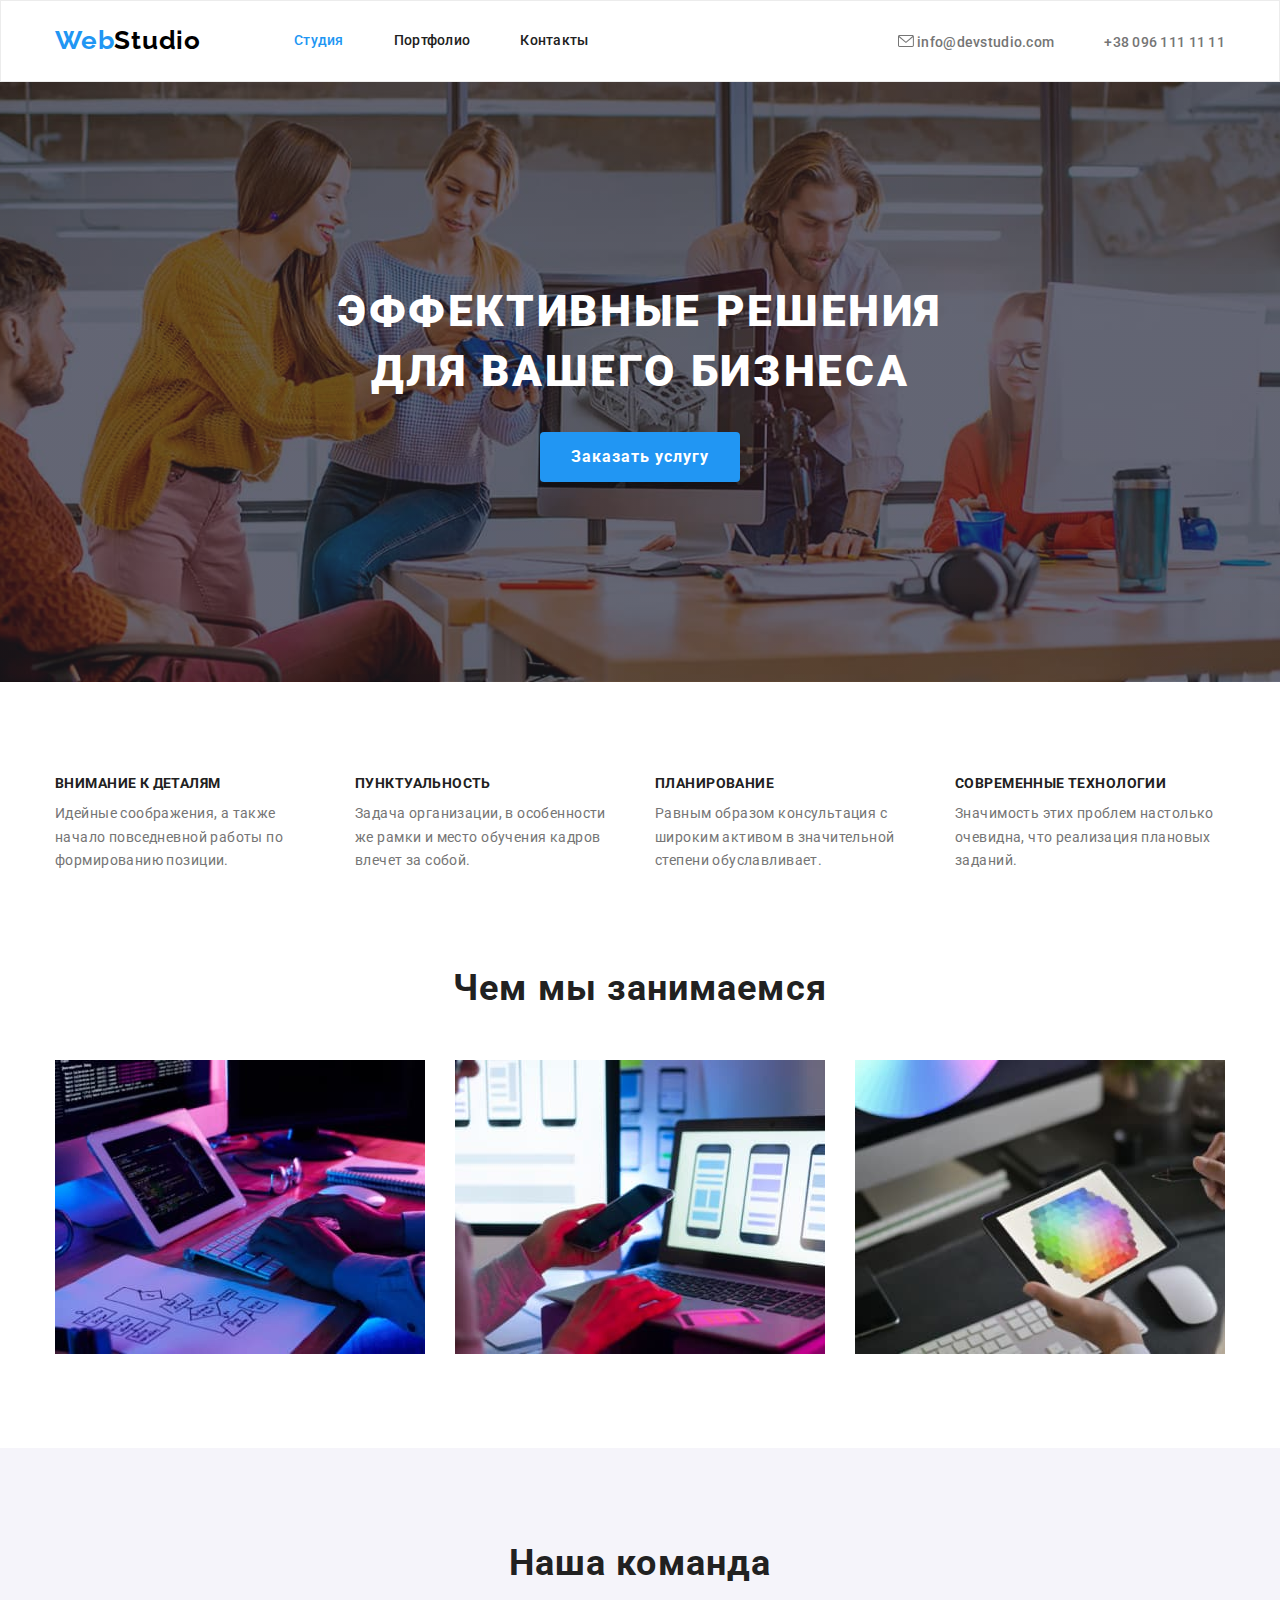
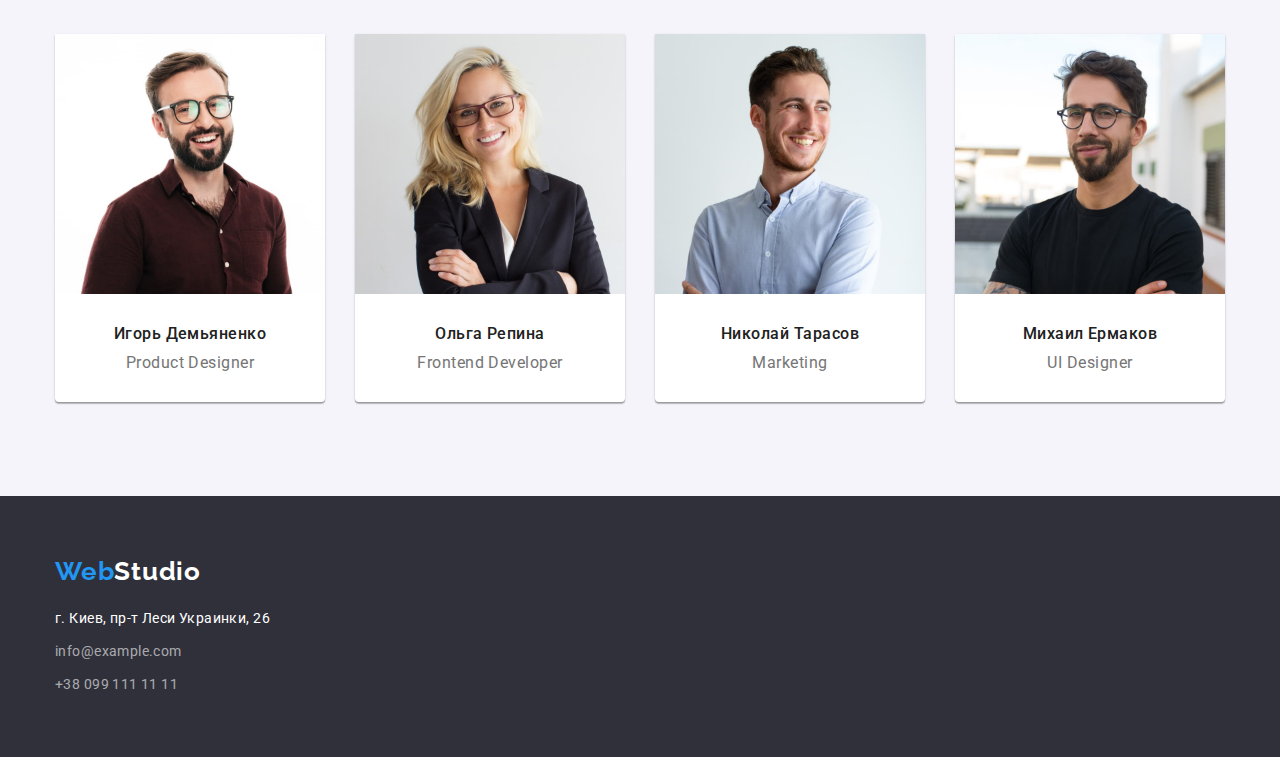
==== index.html @ 2d22ba87 "Initial commit" ====
<!DOCTYPE html>
<html lang="ru">

<head>
    <meta charset="UTF-8">
    <meta http-equiv="X-UA-Compatible" content="IE=edge">
    <meta name="viewport" content="width=device-width, initial-scale=1.0">
    <title>Web Studio</title>
    <link rel="preconnect" href="https://fonts.googleapis.com">
    <link rel="preconnect" href="https://fonts.gstatic.com" crossorigin>
    <link href="https://fonts.googleapis.com/css2?family=Raleway:wght@700&family=Roboto:wght@400;500;700;900&display=swap" rel="stylesheet">
    <link rel=“preconnect” href=“https://fonts.gstatic.com”>
    <link rel="stylesheet" href="https://cdnjs.cloudflare.com/ajax/libs/modern-normalize/1.0.0/modern-normalize.min.css" />
    <link rel="stylesheet" href="./CSS/style.css">
</head>

<body>
    <header class="head">
        <div class="container head-container">

        <!--Header-->
            <nav class="nav">
                <a href="./index.html" class="logo logo-head">Web<span class="logo-black">Studio</span></a>
                <ul class="nav-list list">
                    <li class="nav-item">
                        <a href="./index.html" class="nav-link link current">Студия</a>
                    </li>
                    <li class="nav-item">
                        <a href="./portfolio.html" class="nav-link link">Портфолио</a>
                    </li>
                    <li class="nav-item">
                        <a href="#contacts" class="nav-link link">Контакты</a>
                    </li>
                </ul>   
            </nav>
            <ul class="nav-contact head-contact list">
                <li class="nav-contact-item">
                    <a href="mailto:info@devstudio.com" class="head-mail link">
                        <svg class="nav-contact-icon" width="16px" hight="12px">
                            <use href="./img/icons.svg#icon-envelope"></use>
                        </svg>
                        info@devstudio.com
                    </a>
                </li>
                <li class="nav-contact-item">
                    <a href="tel:+380961111111" class="head-tel link">+38 096 111 11 11</a>
                </li>
            </ul>
        </div>
    </header>
    <main>

        <!--Hat-->
        <section class="hero">
            <div class="hero-container container">
                <h1 class="hero-title">Эффективные решения <br>для вашего бизнеса<br></h1>
                <button type="button" class="hero-btn">Заказать услугу</button>
            </div>
        </section>

        <!--feature-->
        <section class="feature">
            <div class="feature-container container">
                <ul class="feature-list list">
                    <li class="feature-inner-list">
                        <h3 class="feature-headline">Внимание к деталям</h3>
                        <p class="feature-position">Идейные соображения, а также начало повседневной работы по формированию позиции.</p>
                    </li>
                    <li class="feature-inner-list">
                        <h3 class="feature-headline">Пунктуальность</h3>
                        <p class="feature-position">Задача организации, в особенности же рамки и место обучения кадров влечет за собой.</p>
                    </li>
                    <li class="feature-inner-list">
                        <h3 class="feature-headline">Планирование</h3>
                        <p class="feature-position">Равным образом консультация с широким активом в значительной степени обуславливает.</p>
                    </li>
                    <li class="feature-inner-list">
                        <h3 class="feature-headline">Современные технологии</h3>
                        <p class="feature-position">Значимость этих проблем настолько очевидна, что реализация плановых заданий.</p>
                    </li>
                </ul>
            </div>
        </section>

        <!--What we do-->
        <section class="example">
            <div class="example-container container">
                <h2 class="example-headline">Чем мы занимаемся</h2>
                    <ul class="example-list list">
                        <li class="example-box">
                            <img class="example-demo" src="./img/what_we_do/wwd.jpg" alt="Чем мы занимаемся" width="370" height="294" />
                        </li>
                        <li class="example-box">
                            <img class="example-demo" src="./img/what_we_do/wwd1.jpg" alt="Чем мы занимаемся" width="370" height="294" />
                        </li>
                        <li class="example-box">
                            <img class="example-demo" src="./img/what_we_do/wwd2.jpg" alt="Чем мы занимаемся" width="370" height="294" />
                        </li>
                    </ul>
            </div>
        </section>
        
        <!--Our Team-->
        <section class="team">
            <div class="container">
                <h2 class="team-headline">Наша команда</h2>
                <ul class="team-list list">
                    <li class="team-inner-list">
                        <img class="team-ava" src="./img/our_team/igor.jpg" alt="Игорь Демьяненко" width="270" height="260"/>
                        <div class="team-container">
                            <h3 class="team-inner-name">Игорь Демьяненко</h3>
                            <p class="team-position">Product Designer</p>
                        </div>
                    </li>
                    <li class="team-inner-list">
                        <img class="team-ava" src="./img/our_team/olga.jpg" alt="Ольга Репина" width="270" height="260"/>
                        <div class="team-container">
                            <h3 class="team-inner-name">Ольга Репина</h3>
                            <p class="team-position">Frontend Developer</p>
                        </div>
                    </li>
                    <li class="team-inner-list">
                        <img class="team-ava" src="./img/our_team/nikola.jpg" alt="Николай Тарасов" width="270" height="260"/>
                        <div class="team-container">
                            <h3 class="team-inner-name">Николай Тарасов</h3>
                            <p class="team-position">Marketing</p>
                        </div>
                    </li>
                    <li class="team-inner-list">
                        <img class="team-ava" src="./img/our_team/michael.jpg" alt="Михаил Ермаков" width="270" height="260"/>
                        <div class="team-container">
                            <h3 class="team-inner-name">Михаил Ермаков</h3>
                            <p class="team-position">UI Designer</p>
                        </div>
                    </li>
                </ul>
            </div>
        </section>
    </main>
    <footer class="footer">
        <div id="contacts" class="container">
            <a href="./index.html" class="logo">Web<span class="logo-white">Studio</span></a>
            <address class="italic-no">
                <ul class="footer-list list">
                    <li>
                        <a href="https://goo.gl/maps/ccjUCnQ3BP5SnfPA9" class="map link">г. Киев, пр-т Леси Украинки, 26</a>
                    </li>
                    <li>
                        <a href="mailto:info@example.com" class="contact-style link">info@example.com</a>
                    </li>
                    <li>
                        <a href="tel:+380991111111" class="contact-style link">+38 099 111 11 11</a>
                    </li>
                </ul>
                
            </address>
        </div>
    </footer>
</body>
</html>
---- CSS/style.css ----
:root {
  /* Основные шрифты */
  --main-font: 'Roboto', sans-serif;
  --secondary-font: 'Raleway', sans-serif;

  /* цвет текста контента */
  --main-color: #212121;
  --secondary-color: #757575;
  --portfolio-btn-second-color: #ffffff;
  --portfolio-btn-background: #f5f4fa;
  --portfolio-btn-second-background: #2196f3;

  /* толшина текста контента */
  --text-regular: 400;
  --text-medium: 500;
  --text-bold: 700;
}

.feature {
  padding-top: 94px;
  padding-bottom: 94px;
}

.example {
  padding-bottom: 94px;
}

body {
  background-color: #fff;
  font-family: var(--main-font);
}

.container {
  margin-left: auto;
  margin-right: auto;
  width: 1200px;
  padding-left: 15px;
  padding-right: 15px;
}

.head-container {
  display: flex;
  height: 80px;
}

h1,
h2,
h3,
p {
  margin: 0;
}

img {
  display: block;
}

/* header */
.head {
  border: 1px solid #ececec;
}
.logo {
  font-family: var(--secondary-font);
  font-weight: 700;
  font-size: 26px;
  line-height: 1.2;
  letter-spacing: 0.03em;
  color: #2196f3;
  text-decoration: none;
  cursor: default;
}
.logo-head {
  padding-top: 24px;
  padding-bottom: 25px;
}
.logo-black {
  color: #000;
}

.nav {
  font-weight: var(--text-medium);
  font-size: 14px;
  line-height: 1.14;
  letter-spacing: 0.02em;

  color: var(--main-color);
  display: flex;
}
.nav-list {
  display: flex;
  margin: 0 0 0 93px;
  padding: 32px 0;
}

.link {
  text-decoration: none;
}

.list {
  list-style-type: none;
}
.nav-item {
  margin-right: 50px;
}

.nav-item:last-child {
  margin: 0;
}

.nav-link {
  font-weight: var(--text-medium);
  font-size: 14px;
  line-height: 1.14;
  letter-spacing: 0.02em;
  color: var(--main-color);
}

.nav-contact {
  display: flex;
}

.head-contact {
  margin: 0 0 0 auto;
  padding: 32px 0;
}
.head-mail {
  margin-right: 50px;
}

.head-mail,
.head-tel {
  font-weight: var(--text-medium);
  font-size: 14px;
  line-height: 1.14;
  letter-spacing: 0.02em;

  color: var(--secondary-color);
}

.nav-link:hover,
.nav-link:focus,
.head-mail:hover,
.head-mail:focus,
.head-tel:hover,
.head-tel:focus,
.contact-style:hover,
.contact-style:focus {
  color: #2196f3;
}

.current {
  color: #2196f3;
}

.nav-contact-icon {
  width: 16px;
  height: 12px;
  margin: 0;
  padding: 0;
  fill: #757575;
}

.hero {
  background-color: #2f303a;
  text-align: center;
  padding-top: 200px;
  padding-bottom: 200px;
  background-image: linear-gradient(rgba(47, 48, 58, 0.4), rgba(47, 48, 58, 0.4)),
  url(../img/header.jpg);
  background-repeat: no-repeat;
  background-position: center;
}

.hero-title {
  font-weight: 900;
  font-size: 44px;
  line-height: 1.36;
  text-align: center;
  letter-spacing: 0.06em;
  text-transform: uppercase;
  color: #fff;
  padding-bottom: 30px;
}

.hero-btn {
  width: 200px;
  height: 50px;
  font-family: inherit;
  font-weight: var(--text-bold);
  font-size: 16px;
  line-height: 1.88;
  letter-spacing: 0.06em;
  color: #fff;
  background: #2196f3;
  box-shadow: 0px 4px 4px rgba(0, 0, 0, 0.15);
  border-radius: 4px;
  border: 0px;
  cursor: pointer;
}

/* main-start-page */

.hero-btn:hover,
.hero-btn:focus {
  background: #188ce8;
  box-shadow: 0px 4px 4px rgba(0, 0, 0, 0.15);
  border-radius: 4px;
  border: 0px;
}

.feature-headline {
  font-weight: var(--text-bold);
  font-size: 14px;
  line-height: 1.14;
  letter-spacing: 0.03em;
  text-transform: uppercase;
  color: var(--main-color);
  padding-bottom: 10px;
}

.feature-position {
  font-weight: var(--text-regular);
  font-size: 14px;
  line-height: 1.71;
  letter-spacing: 0.03em;
  color: var(--secondary-color);
}

.feature-list {
  list-style: none;
  margin: 0;
  padding: 0;
}

.feature-list .feature-inner-list:not(:last-child) {
  margin-right: 30px;
}

.feature-inner-list {
  width: 270px;
}

.feature-list {
  display: flex;
}

.example-headline,
.team-headline {
  font-weight: var(--text-bold);
  font-size: 36px;
  line-height: 1.17;
  text-align: center;
  letter-spacing: 0.03em;
  color: var(--main-color);
}

.example-headline {
  margin-bottom: 50px;
}

.example-list {
  display: flex;
}

.example-list {
  margin: 0;
  padding: 0;
}

.example-list .example-box:not(:last-child) {
  margin-right: 30px;
}

.team-inner-name {
  font-weight: var(--text-medium);
  font-size: 16px;
  line-height: 1.19;
  text-align: center;
  letter-spacing: 0.03em;
  color: var(--main-color);
}

.team-position {
  font-weight: var(--text-regular);
  font-size: 16px;
  line-height: 1.19;
  text-align: center;
  letter-spacing: 0.03em;
  color: var(--secondary-color);
  margin-top: 10px;
}

.team {
  background: #F5F4FA;
  padding-top: 94px;
  padding-bottom: 94px;
}

.team-headline {
  margin-bottom: 50px;
}

.team-list {
  margin: 0;
  padding: 0;
}

.team-inner-list {
  width: 270px;
  height: 368px;
  background-color: #FFFFFF;
  box-shadow: 0px 1px 3px rgb(0 0 0 / 12%),
  0px 1px 1px rgb(0 0 0 / 14%),
  0px 2px 1px rgb(0 0 0 / 20%);
  border-radius: 0px 0px 4px 4px;
}

.team-list .team-inner-list:not(:last-child) {
  margin-right: 30px;
}

.team-container {
  padding-top: 30px;
  padding-bottom: 30px;
}
.team-list {
  display: flex;
}

/* portfolio */

.portfolio {
  padding-top: 94px;
  padding-bottom: 94px;
}

.portfolio-filter-list {
  display: flex;
  justify-content: center;
  margin: 0;
  padding: 0;
  margin-bottom: 50px;
}

.portfolio-filter:not(:last-child) {
  margin-right: 8px;
}

.filter-btn {
  font-family: inherit;
  font-weight: var(--text-medium);
  font-size: 16px;
  line-height: 1.6;
  text-align: center;
  letter-spacing: 0.03em;
  color: var(--main-color);
  background: var(--portfolio-btn-background);
  border-radius: 4px;
  border: 0px;
  cursor: pointer;
  padding: 6px 22px;
}

.filter-btn:hover,
.filter-btn:focus {
  color: var(--portfolio-btn-second-color);
  background: var(--portfolio-btn-second-background);
  box-shadow: 0px 3px 1px rgba(0, 0, 0, 0.1), 0px 1px 2px rgba(0, 0, 0, 0.08),
    0px 2px 2px rgba(0, 0, 0, 0.12);
  border-radius: 4px;
  border: 0px;
}

.portfolio-inner-list {
  border: 1px solid #eeeeee;
  box-sizing: border-box;
  width: 370px;
  height: 404px;
  margin-right: 30px;
}

.portfolio-container {
  display: block;
  text-align: left;
  padding: 20px 24px;
}

.portfolio-headline {
  font-weight: var(--text-bold);
  font-size: 18px;
  line-height: 2;
  letter-spacing: 0.06em;
  color: var(--main-color);
  margin-bottom: 4px;
}

.portfolio-filter {
  font-weight: var(--text-regular);
  font-size: 16px;
  line-height: 1.88;
  letter-spacing: 0.03em;
  color: var(--secondary-color);
}

.portfolio-list {
  display: flex;
  flex-wrap: wrap;
  margin: 0;
  padding: 0;
}

.portfolio-inner-list:nth-child(3n) {
  margin: 0;
}

.portfolio-inner-list:nth-child(-n + 6) {
  margin-bottom: 30px;
}

/* footer */

.footer {
  background: #2f303a;
  padding-top: 60px;
  padding-bottom: 60px;
}

.logo-white {
  color: #fff;
}

.italic-no {
  font-style: normal;
}

.footer-list {
  margin: 0;
  margin-top: 20px;
  padding: 0;
}

.footer-list > li:not(:last-child){
  margin-bottom: 9px;
}
.map,
.contact-style {
  font-size: 14px;
  line-height: 1.71;
  letter-spacing: 0.03em;
  color: rgba(255, 255, 255, 0.6);
}

.map {
  color: #fff;
}
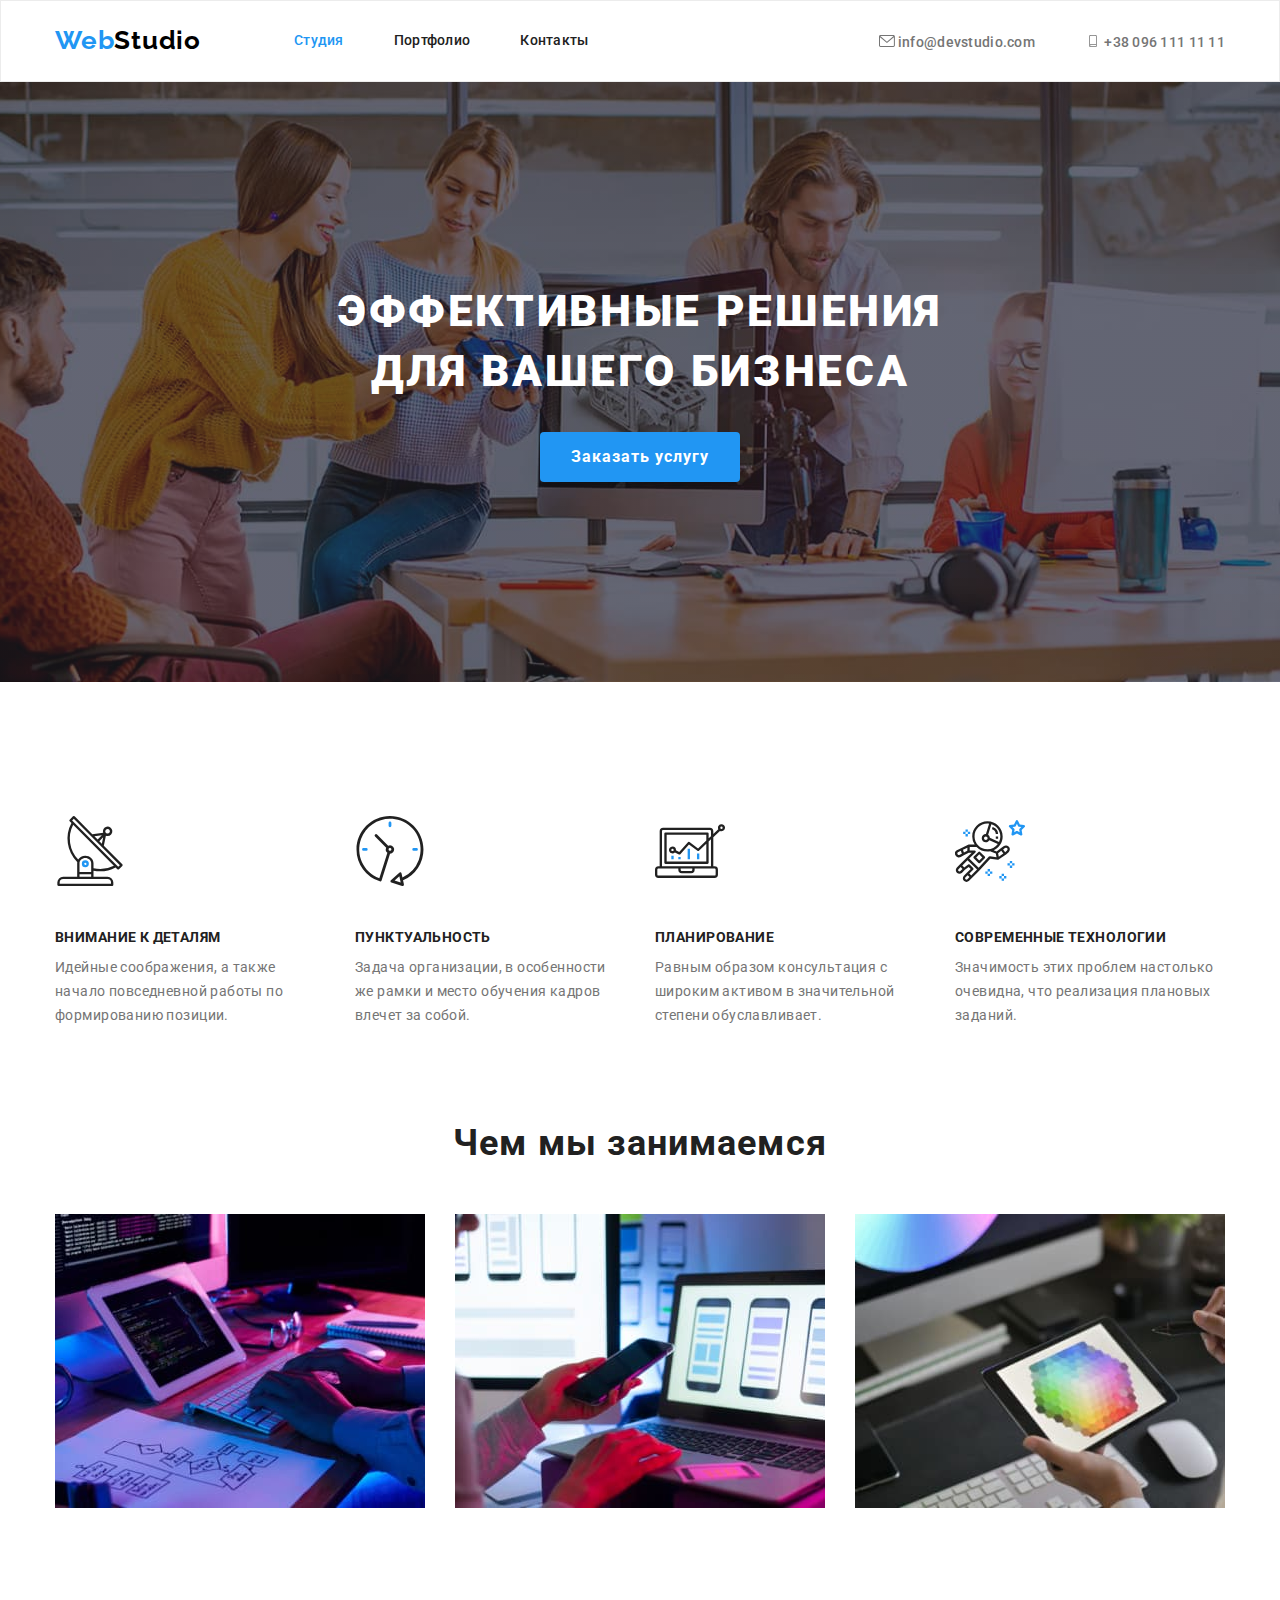
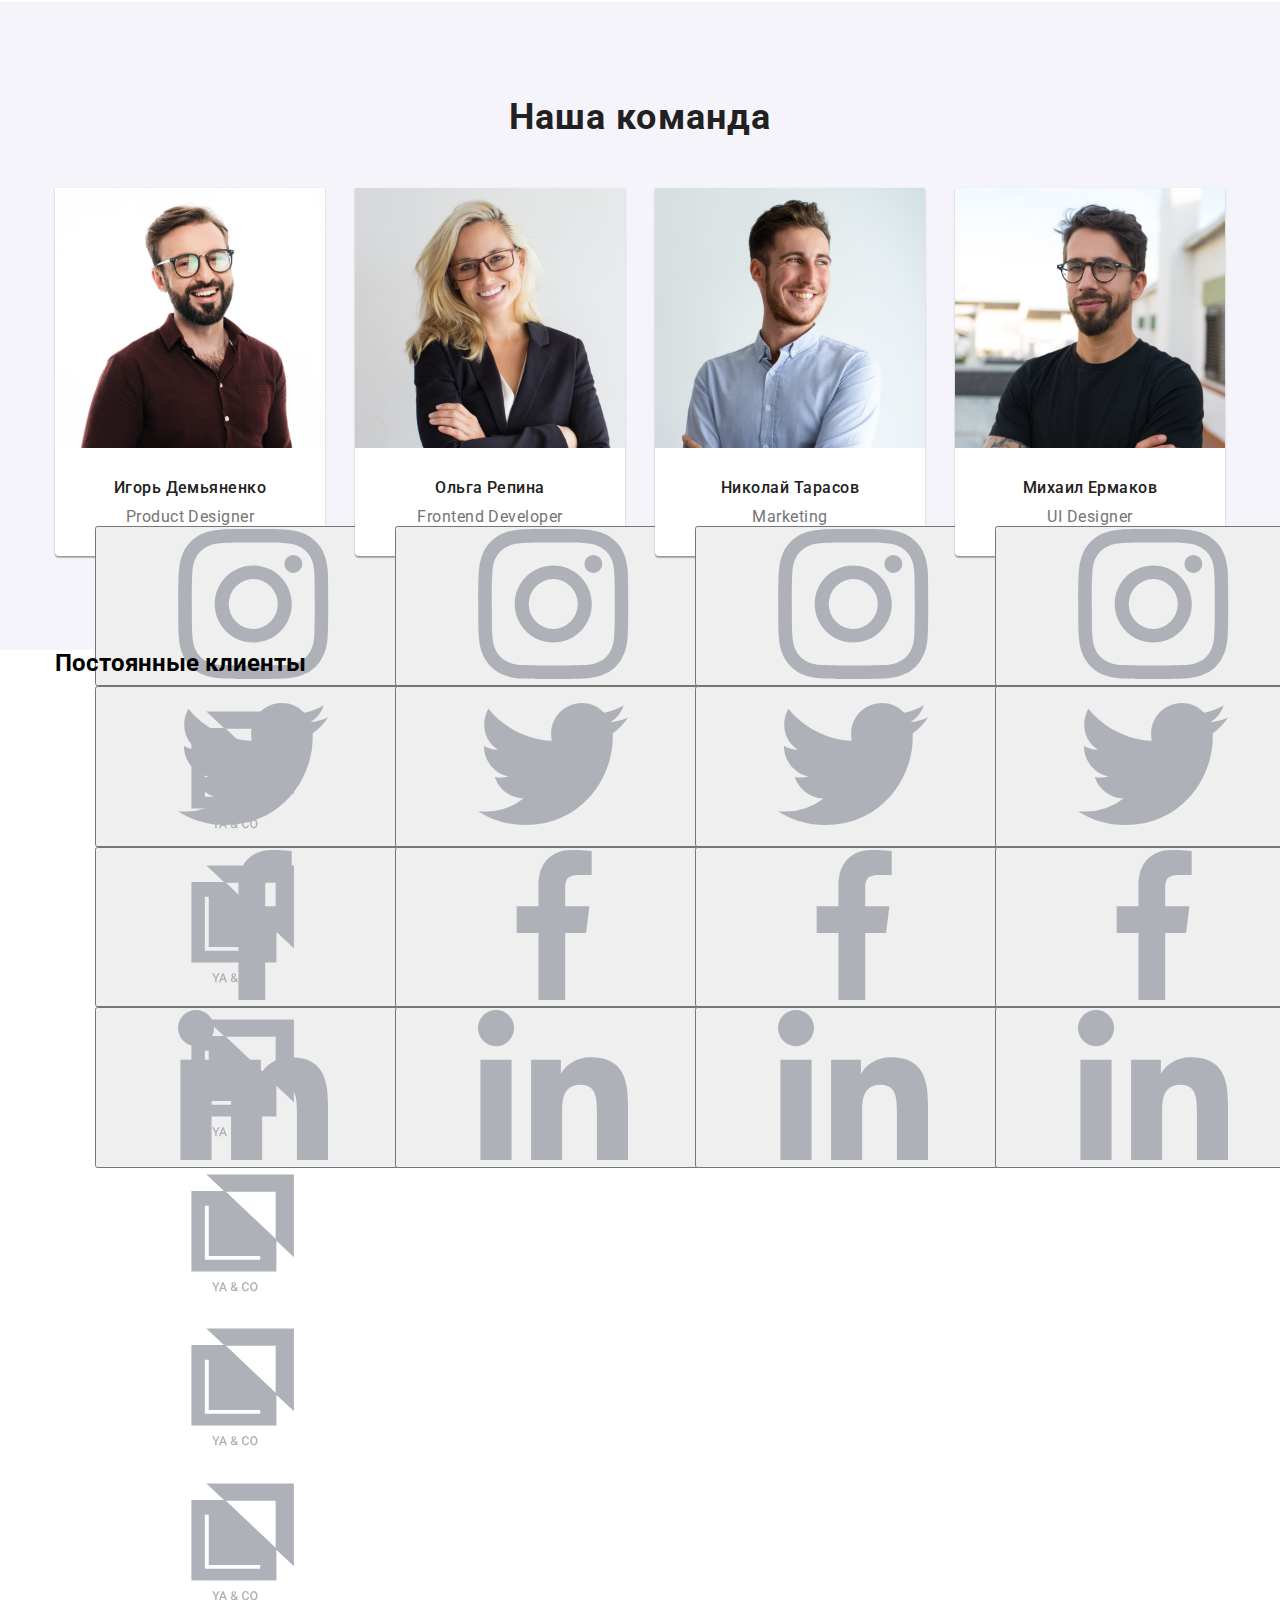
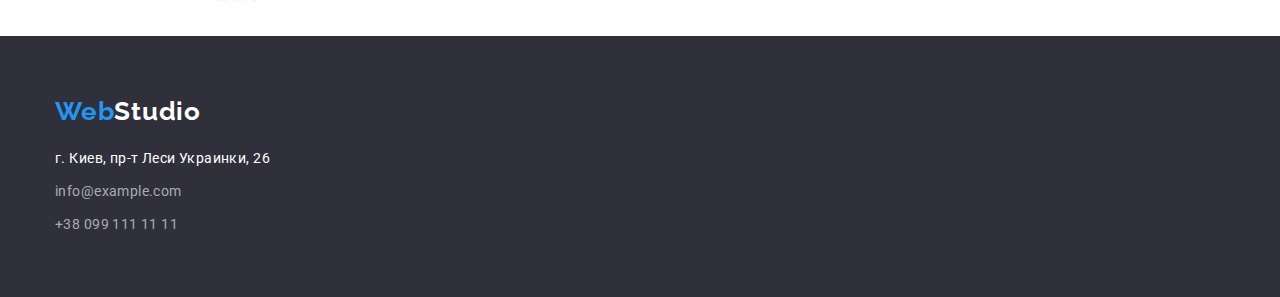
==== commit a88ec999: "Add files via upload" ====
--- a/index.html
+++ b/index.html
@@ -43,7 +43,12 @@
                     </a>
                 </li>
                 <li class="nav-contact-item">
-                    <a href="tel:+380961111111" class="head-tel link">+38 096 111 11 11</a>
+                    <a href="tel:+380961111111" class="head-tel link">
+                        <svg class="nav-contact-icon" width="10px" hight="16px">
+                            <use href="./img/icons.svg#icon-smartphone"></use>
+                        </svg>
+                        +38 096 111 11 11
+                    </a>
                 </li>
             </ul>
         </div>
@@ -63,18 +68,30 @@
             <div class="feature-container container">
                 <ul class="feature-list list">
                     <li class="feature-inner-list">
+                        <svg class="feature-icon" width="70" hight="70">
+                            <use href="./img/icons.svg#icon-antenna-1"></use>
+                        </svg>
                         <h3 class="feature-headline">Внимание к деталям</h3>
                         <p class="feature-position">Идейные соображения, а также начало повседневной работы по формированию позиции.</p>
                     </li>
                     <li class="feature-inner-list">
+                        <svg class="feature-icon" width="70" hight="70">
+                            <use href="./img/icons.svg#icon-clock-1"></use>
+                        </svg>
                         <h3 class="feature-headline">Пунктуальность</h3>
                         <p class="feature-position">Задача организации, в особенности же рамки и место обучения кадров влечет за собой.</p>
                     </li>
                     <li class="feature-inner-list">
+                        <svg class="feature-icon" width="70" hight="70">
+                            <use href="./img/icons.svg#icon-diagram-1"></use>
+                        </svg>
                         <h3 class="feature-headline">Планирование</h3>
                         <p class="feature-position">Равным образом консультация с широким активом в значительной степени обуславливает.</p>
                     </li>
                     <li class="feature-inner-list">
+                        <svg class="feature-icon" width="70" hight="70">
+                            <use href="./img/icons.svg#icon-astronaut-1"></use>
+                        </svg>
                         <h3 class="feature-headline">Современные технологии</h3>
                         <p class="feature-position">Значимость этих проблем настолько очевидна, что реализация плановых заданий.</p>
                     </li>
@@ -110,6 +127,36 @@
                         <div class="team-container">
                             <h3 class="team-inner-name">Игорь Демьяненко</h3>
                             <p class="team-position">Product Designer</p>
+                            <ul class="team-icon list">
+                                <li class="team-svg-list">
+                                    <button class="team-link">
+                                        <svg class="team-link-icon">
+                                            <use href="./img/icons.svg#icon-instagram-2"></use>
+                                        </svg>
+                                    </button>
+                                </li>
+                                <li class="team-svg-list">
+                                    <button class="team-link">
+                                        <svg class="team-link-icon">
+                                            <use href="./img/icons.svg#icon-twitter-1"></use>
+                                        </svg>
+                                    </button>
+                                </li>
+                                <li class="team-svg-list">
+                                    <button class="team-link">
+                                        <svg class="team-link-icon">
+                                            <use href="./img/icons.svg#icon-facebook-1"></use>
+                                        </svg>
+                                    </button>
+                                </li>
+                                <li class="team-svg-list">
+                                    <button class="team-link">
+                                        <svg class="team-link-icon">
+                                            <use href="./img/icons.svg#icon-linkedin-1"></use>
+                                        </svg>
+                                    </button>
+                                </li>
+                            </ul>
                         </div>
                     </li>
                     <li class="team-inner-list">
@@ -117,6 +164,36 @@
                         <div class="team-container">
                             <h3 class="team-inner-name">Ольга Репина</h3>
                             <p class="team-position">Frontend Developer</p>
+                            <ul class="team-icon list">
+                                <li class="team-svg-list">
+                                    <button class="team-link">
+                                        <svg class="team-link-icon">
+                                            <use href="./img/icons.svg#icon-instagram-2"></use>
+                                        </svg>
+                                    </button>
+                                </li>
+                                <li class="team-svg-list">
+                                    <button class="team-link">
+                                        <svg class="team-link-icon">
+                                            <use href="./img/icons.svg#icon-twitter-1"></use>
+                                        </svg>
+                                    </button>
+                                </li>
+                                <li class="team-svg-list">
+                                    <button class="team-link">
+                                        <svg class="team-link-icon">
+                                            <use href="./img/icons.svg#icon-facebook-1"></use>
+                                        </svg>
+                                    </button>
+                                </li>
+                                <li class="team-svg-list">
+                                    <button class="team-link">
+                                        <svg class="team-link-icon">
+                                            <use href="./img/icons.svg#icon-linkedin-1"></use>
+                                        </svg>
+                                    </button>
+                                </li>
+                            </ul>
                         </div>
                     </li>
                     <li class="team-inner-list">
@@ -124,6 +201,36 @@
                         <div class="team-container">
                             <h3 class="team-inner-name">Николай Тарасов</h3>
                             <p class="team-position">Marketing</p>
+                            <ul class="team-icon list">
+                                <li class="team-svg-list">
+                                    <button class="team-link">
+                                        <svg class="team-link-icon">
+                                            <use href="./img/icons.svg#icon-instagram-2"></use>
+                                        </svg>
+                                    </button>
+                                </li>
+                                <li class="team-svg-list">
+                                    <button class="team-link">
+                                        <svg class="team-link-icon">
+                                            <use href="./img/icons.svg#icon-twitter-1"></use>
+                                        </svg>
+                                    </button>
+                                </li>
+                                <li class="team-svg-list">
+                                    <button class="team-link">
+                                        <svg class="team-link-icon">
+                                            <use href="./img/icons.svg#icon-facebook-1"></use>
+                                        </svg>
+                                    </button>
+                                </li>
+                                <li class="team-svg-list">
+                                    <button class="team-link">
+                                        <svg class="team-link-icon">
+                                            <use href="./img/icons.svg#icon-linkedin-1"></use>
+                                        </svg>
+                                    </button>
+                                </li>
+                            </ul>
                         </div>
                     </li>
                     <li class="team-inner-list">
@@ -131,12 +238,95 @@
                         <div class="team-container">
                             <h3 class="team-inner-name">Михаил Ермаков</h3>
                             <p class="team-position">UI Designer</p>
+                            <ul class="team-icon list">
+                                <li class="team-svg-list">
+                                    <button class="team-link">
+                                        <svg class="team-link-icon">
+                                            <use href="./img/icons.svg#icon-instagram-2"></use>
+                                        </svg>
+                                    </button>
+                                </li>
+                                <li class="team-svg-list">
+                                    <button class="team-link">
+                                        <svg class="team-link-icon">
+                                            <use href="./img/icons.svg#icon-twitter-1"></use>
+                                        </svg>
+                                    </button>
+                                </li>
+                                <li class="team-svg-list">
+                                    <button class="team-link">
+                                        <svg class="team-link-icon">
+                                            <use href="./img/icons.svg#icon-facebook-1"></use>
+                                        </svg>
+                                    </button>
+                                </li>
+                                <li class="team-svg-list">
+                                    <button class="team-link">
+                                        <svg class="team-link-icon">
+                                            <use href="./img/icons.svg#icon-linkedin-1"></use>
+                                        </svg>
+                                    </button>
+                                </li>
+                            </ul>
                         </div>
                     </li>
                 </ul>
             </div>
         </section>
+
+        <!--Our clients-->
+        <section class="clients">
+            <div class="clients-container container">
+                <h2 class="clients-headline">Постоянные клиенты</h2>
+                <ul class="clients-icon list">
+                    <li class="clients-svg-list">
+                        <a class="clients-link">
+                            <svg class="clients-link-icon">
+                                <use href="./img/icons.svg#icon-Logo"></use>
+                            </svg>
+                        </a>
+                    </li>
+                    <li class="clients-svg-list">
+                        <a class="clients-link">
+                            <svg class="clients-link-icon">
+                                <use href="./img/icons.svg#icon-Logo"></use>
+                            </svg>
+                        </a>
+                    </li>
+                    <li class="clients-svg-list">
+                        <a class="clients-link">
+                            <svg class="clients-link-icon">
+                                <use href="./img/icons.svg#icon-Logo"></use>
+                            </svg>
+                        </a>
+                    </li>
+                    <li class="clients-svg-list">
+                        <a class="clients-link">
+                            <svg class="clients-link-icon">
+                                <use href="./img/icons.svg#icon-Logo"></use>
+                            </svg>
+                        </a>
+                    </li>
+                    <li class="clients-svg-list">
+                        <a class="clients-link">
+                            <svg class="clients-link-icon">
+                                <use href="./img/icons.svg#icon-Logo"></use>
+                            </svg>
+                        </a>
+                    </li>
+                    <li class="clients-svg-list">
+                        <a class="clients-link">
+                            <svg class="clients-link-icon">
+                                <use href="./img/icons.svg#icon-Logo"></use>
+                            </svg>
+                        </a>
+                    </li>
+                </ul>
+            </div>
+        </section>
     </main>
+
+    <!--Footer-->
     <footer class="footer">
         <div id="contacts" class="container">
             <a href="./index.html" class="logo">Web<span class="logo-white">Studio</span></a>
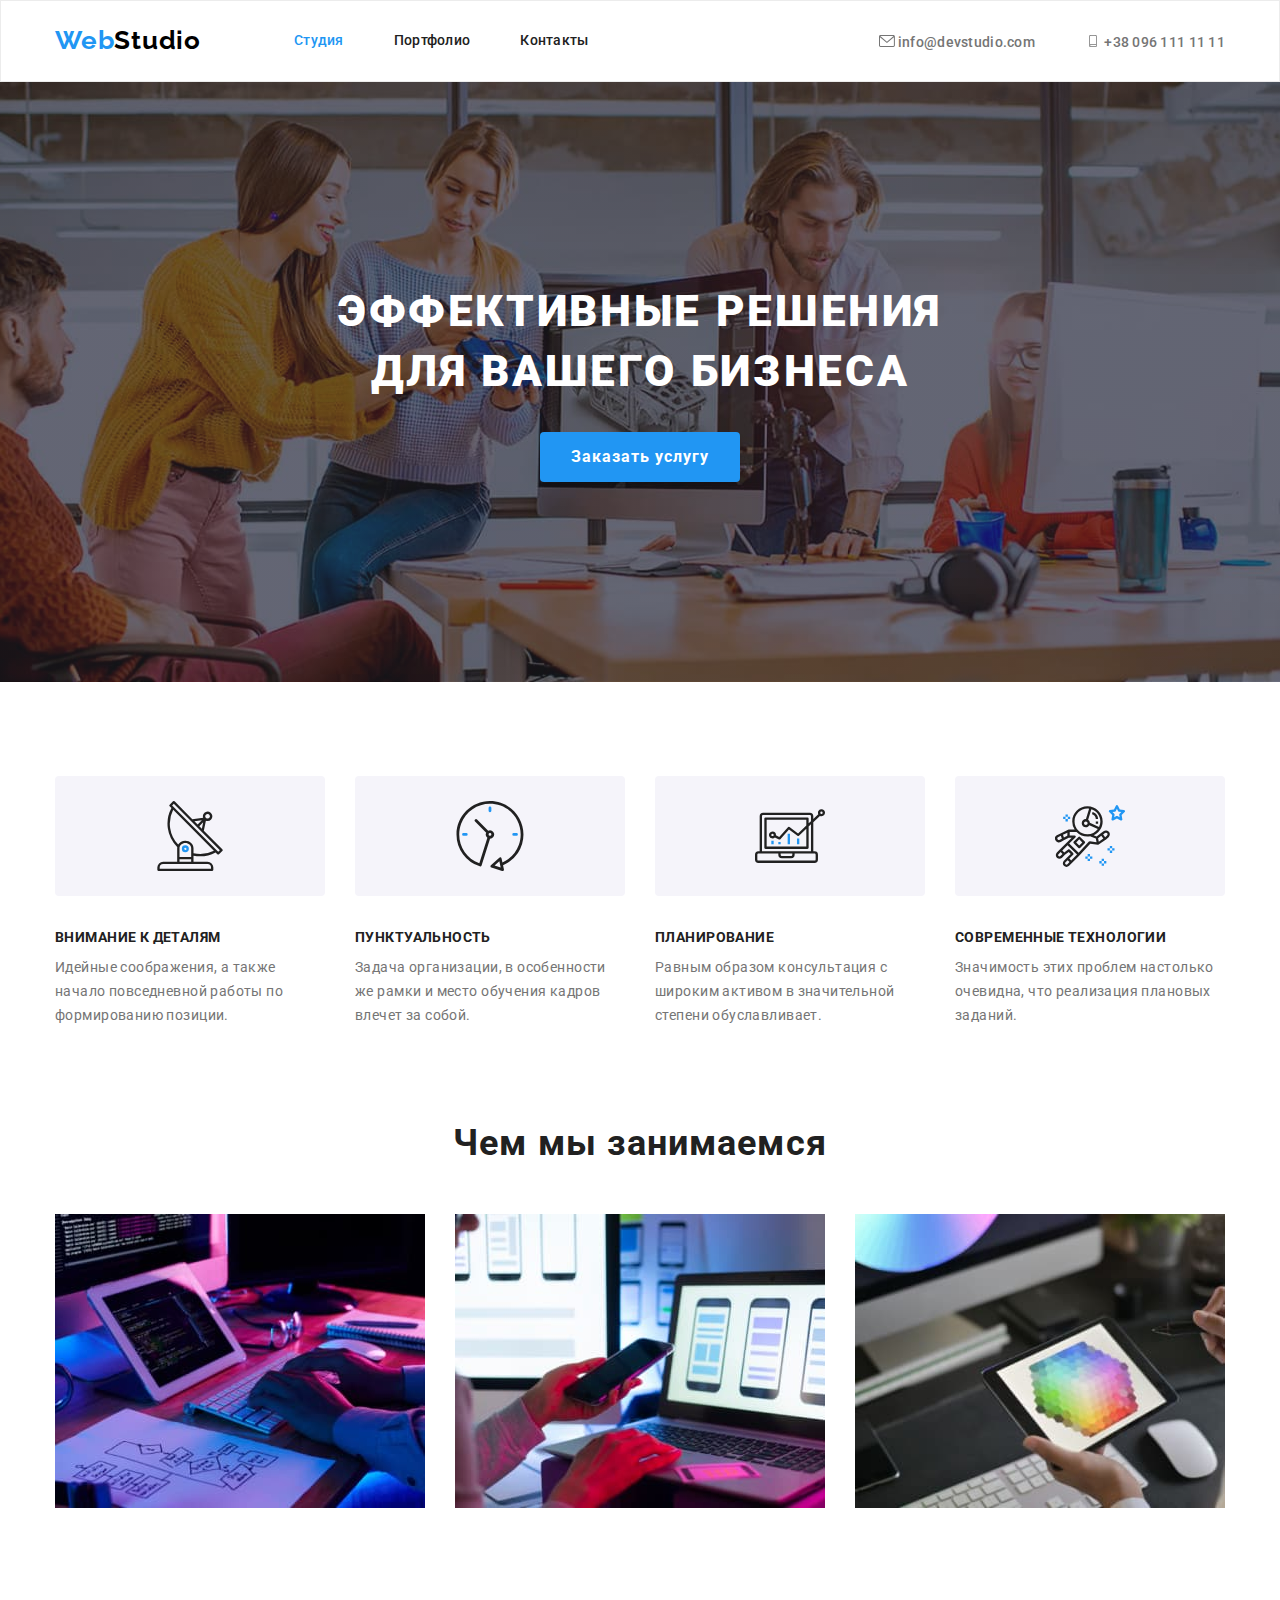
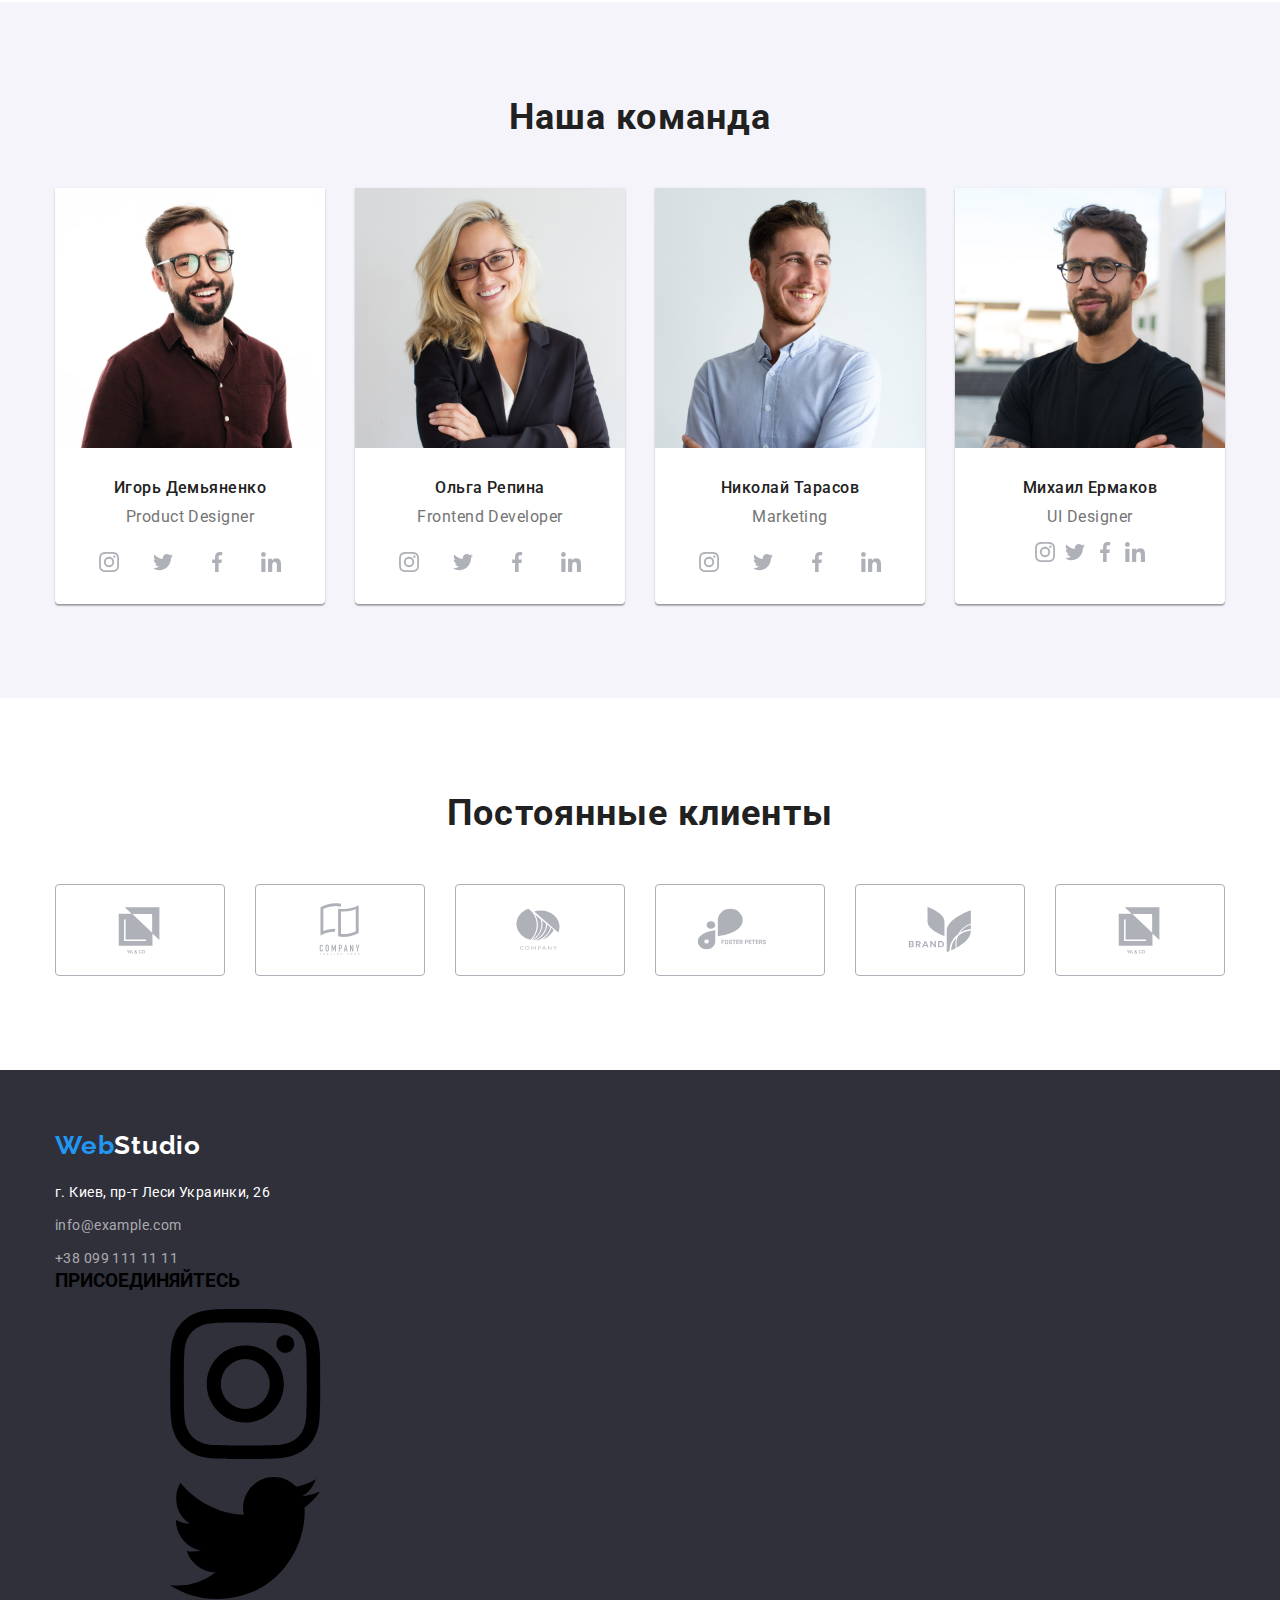
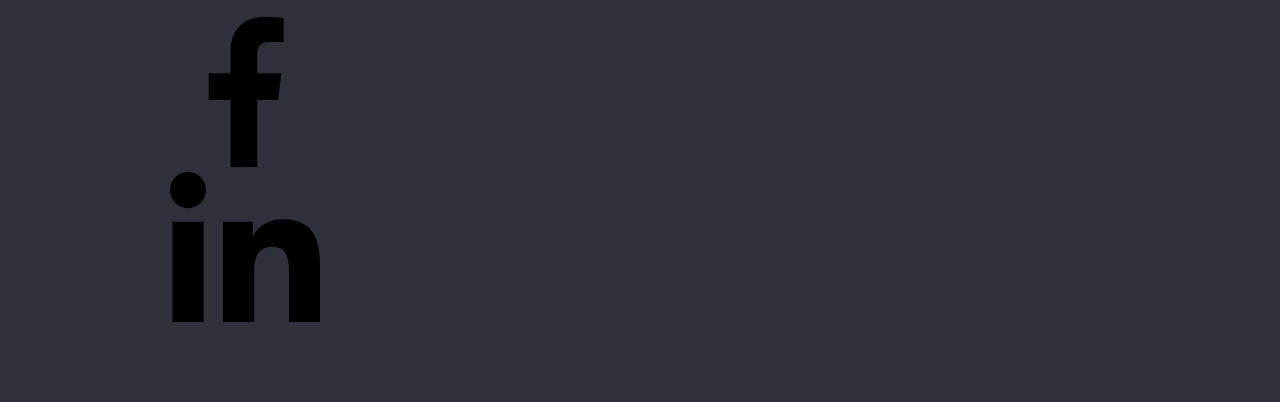
==== commit 000c69f4: "Add files via upload" ====
--- a/index.html
+++ b/index.html
@@ -240,32 +240,32 @@
                             <p class="team-position">UI Designer</p>
                             <ul class="team-icon list">
                                 <li class="team-svg-list">
-                                    <button class="team-link">
+                                    <a class="team-link">
                                         <svg class="team-link-icon">
                                             <use href="./img/icons.svg#icon-instagram-2"></use>
                                         </svg>
-                                    </button>
-                                </li>
-                                <li class="team-svg-list">
-                                    <button class="team-link">
+                                    </a>
+                                </li>
+                                <li class="team-svg-list">
+                                    <a class="team-link">
                                         <svg class="team-link-icon">
                                             <use href="./img/icons.svg#icon-twitter-1"></use>
                                         </svg>
-                                    </button>
-                                </li>
-                                <li class="team-svg-list">
-                                    <button class="team-link">
+                                    </a>
+                                </li>
+                                <li class="team-svg-list">
+                                    <a class="team-link">
                                         <svg class="team-link-icon">
                                             <use href="./img/icons.svg#icon-facebook-1"></use>
                                         </svg>
-                                    </button>
-                                </li>
-                                <li class="team-svg-list">
-                                    <button class="team-link">
+                                    </a>
+                                </li>
+                                <li class="team-svg-list">
+                                    <a class="team-link">
                                         <svg class="team-link-icon">
                                             <use href="./img/icons.svg#icon-linkedin-1"></use>
                                         </svg>
-                                    </button>
+                                    </a>
                                 </li>
                             </ul>
                         </div>
@@ -289,28 +289,28 @@
                     <li class="clients-svg-list">
                         <a class="clients-link">
                             <svg class="clients-link-icon">
-                                <use href="./img/icons.svg#icon-Logo"></use>
-                            </svg>
-                        </a>
-                    </li>
-                    <li class="clients-svg-list">
-                        <a class="clients-link">
-                            <svg class="clients-link-icon">
-                                <use href="./img/icons.svg#icon-Logo"></use>
-                            </svg>
-                        </a>
-                    </li>
-                    <li class="clients-svg-list">
-                        <a class="clients-link">
-                            <svg class="clients-link-icon">
-                                <use href="./img/icons.svg#icon-Logo"></use>
-                            </svg>
-                        </a>
-                    </li>
-                    <li class="clients-svg-list">
-                        <a class="clients-link">
-                            <svg class="clients-link-icon">
-                                <use href="./img/icons.svg#icon-Logo"></use>
+                                <use href="./img/icons.svg#icon-Logo-1"></use>
+                            </svg>
+                        </a>
+                    </li>
+                    <li class="clients-svg-list">
+                        <a class="clients-link">
+                            <svg class="clients-link-icon">
+                                <use href="./img/icons.svg#icon-Logo-2"></use>
+                            </svg>
+                        </a>
+                    </li>
+                    <li class="clients-svg-list">
+                        <a class="clients-link">
+                            <svg class="clients-link-icon">
+                                <use href="./img/icons.svg#icon-Logo-3"></use>
+                            </svg>
+                        </a>
+                    </li>
+                    <li class="clients-svg-list">
+                        <a class="clients-link">
+                            <svg class="clients-link-icon">
+                                <use href="./img/icons.svg#icon-Logo-4"></use>
                             </svg>
                         </a>
                     </li>
@@ -328,22 +328,57 @@
 
     <!--Footer-->
     <footer class="footer">
-        <div id="contacts" class="container">
-            <a href="./index.html" class="logo">Web<span class="logo-white">Studio</span></a>
-            <address class="italic-no">
-                <ul class="footer-list list">
-                    <li>
-                        <a href="https://goo.gl/maps/ccjUCnQ3BP5SnfPA9" class="map link">г. Киев, пр-т Леси Украинки, 26</a>
-                    </li>
-                    <li>
-                        <a href="mailto:info@example.com" class="contact-style link">info@example.com</a>
-                    </li>
-                    <li>
-                        <a href="tel:+380991111111" class="contact-style link">+38 099 111 11 11</a>
+        <div class="container">
+            <div id="contacts" class="adress">
+                <a href="./index.html" class="logo">Web<span class="logo-white">Studio</span></a>
+                <address class="italic-no">
+                    <ul class="footer-list list">
+                        <li>
+                            <a href="https://goo.gl/maps/ccjUCnQ3BP5SnfPA9" class="map link">г. Киев, пр-т Леси Украинки, 26</a>
+                        </li>
+                        <li>
+                            <a href="mailto:info@example.com" class="contact-style link">info@example.com</a>
+                        </li>
+                        <li>
+                            <a href="tel:+380991111111" class="contact-style link">+38 099 111 11 11</a>
+                        </li>
+                    </ul>
+                
+                </address>
+            </div>
+            <div class="footer-join">
+                <h3 class="footer-inner-name">ПРИСОЕДИНЯЙТЕСЬ</h3>
+                <ul class="footer-icon list">
+                    <li class="footer-svg-list">
+                        <a class="footer-link">
+                            <svg class="footer-link-icon">
+                                <use href="./img/icons.svg#icon-instagram-2"></use>
+                            </svg>
+                        </a>
+                    </li>
+                    <li class="footer-svg-list">
+                        <a class="footer-link">
+                            <svg class="footer-link-icon">
+                                <use href="./img/icons.svg#icon-twitter-1"></use>
+                            </svg>
+                        </a>
+                    </li>
+                    <li class="footer-svg-list">
+                        <a class="footer-link">
+                            <svg class="footer-link-icon">
+                                <use href="./img/icons.svg#icon-facebook-1"></use>
+                            </svg>
+                        </a>
+                    </li>
+                    <li class="footer-svg-list">
+                        <a class="footer-link">
+                            <svg class="footer-link-icon">
+                                <use href="./img/icons.svg#icon-linkedin-1"></use>
+                            </svg>
+                        </a>
                     </li>
                 </ul>
-                
-            </address>
+            </div>
         </div>
     </footer>
 </body>
--- a/CSS/style.css
+++ b/CSS/style.css
@@ -16,7 +16,8 @@
   --text-bold: 700;
 }
 
-.feature {
+.feature,
+.clients {
   padding-top: 94px;
   padding-bottom: 94px;
 }
@@ -156,7 +157,7 @@
   height: 12px;
   margin: 0;
   padding: 0;
-  fill: #757575;
+  fill: currentColor;
 }
 
 .hero {
@@ -207,6 +208,15 @@
   border: 0px;
 }
 
+.feature-icon {
+  width: 270px;
+  height: 120px;
+  background-color: #F5F4FA;
+  border-radius: 4px;
+  margin-bottom: 30px;
+  padding: 25px 100px;
+}
+
 .feature-headline {
   font-weight: var(--text-bold);
   font-size: 14px;
@@ -244,7 +254,8 @@
 }
 
 .example-headline,
-.team-headline {
+.team-headline,
+.clients-headline {
   font-weight: var(--text-bold);
   font-size: 36px;
   line-height: 1.17;
@@ -287,6 +298,7 @@
   letter-spacing: 0.03em;
   color: var(--secondary-color);
   margin-top: 10px;
+  margin-bottom: 16px;
 }
 
 .team {
@@ -306,7 +318,7 @@
 
 .team-inner-list {
   width: 270px;
-  height: 368px;
+  height: 416px;
   background-color: #FFFFFF;
   box-shadow: 0px 1px 3px rgb(0 0 0 / 12%),
   0px 1px 1px rgb(0 0 0 / 14%),
@@ -322,8 +334,98 @@
   padding-top: 30px;
   padding-bottom: 30px;
 }
-.team-list {
-  display: flex;
+
+.team-icon {
+  margin: 0;
+  padding: 0;
+}
+
+.team-icon .team-svg-list:not(:last-child) {
+  margin-right: 10px;
+}
+
+.team-link {
+    width: 44px;
+    height: 44px;
+    border: none;
+    padding: 0;
+    border-radius: 50%;
+    color: #afb1b8;
+    background-color: #FFF;
+}
+
+.team-link:hover {
+  color: #FFF;
+  background-color: #2196f3;
+}
+
+.team-link-icon {
+  width: 20px;
+  height: 20px;
+  fill: currentColor;
+}
+.feature-icon {
+  width: 270px;
+  height: 120px;
+  background-color: #F5F4FA;
+  border-radius: 4px;
+  margin-bottom: 30px;
+  padding: 25px 100px;
+}
+
+.team-icon {
+  justify-content: center;
+  margin: 0;
+  padding: 0;
+}
+
+.team-list, .team-icon {
+  display: flex;
+}
+
+/* clients */
+
+.clients-headline {
+  margin-bottom: 50px;
+}
+
+.clients-icon {
+  display: flex;
+  justify-content: center;
+  margin: 0;
+  padding: 0;
+}
+
+.clients-icon .clients-svg-list:not(:last-child) {
+  margin-right: 30px;
+}
+
+.clients-link {
+  width: 170px;
+  height: 92px;
+  border: 1px solid #afb1b8;
+  box-sizing: border-box;
+  border-radius: 4px;
+  color: #afb1b8;
+  /*background-color: #FFF;*/
+}
+
+.clients-link:hover /*.clients-link-icon*/ {
+  color: #2196f3;
+  border: 1px solid #2196f3;
+}
+
+.clients-link-icon {
+  width: 106px;
+  height: 60px;
+  fill: currentColor;
+}
+
+.clients-svg-list .clients-link {
+  display: flex;
+  box-sizing: border-box;
+  align-items: center;
+  justify-content: center;
 }
 
 /* portfolio */
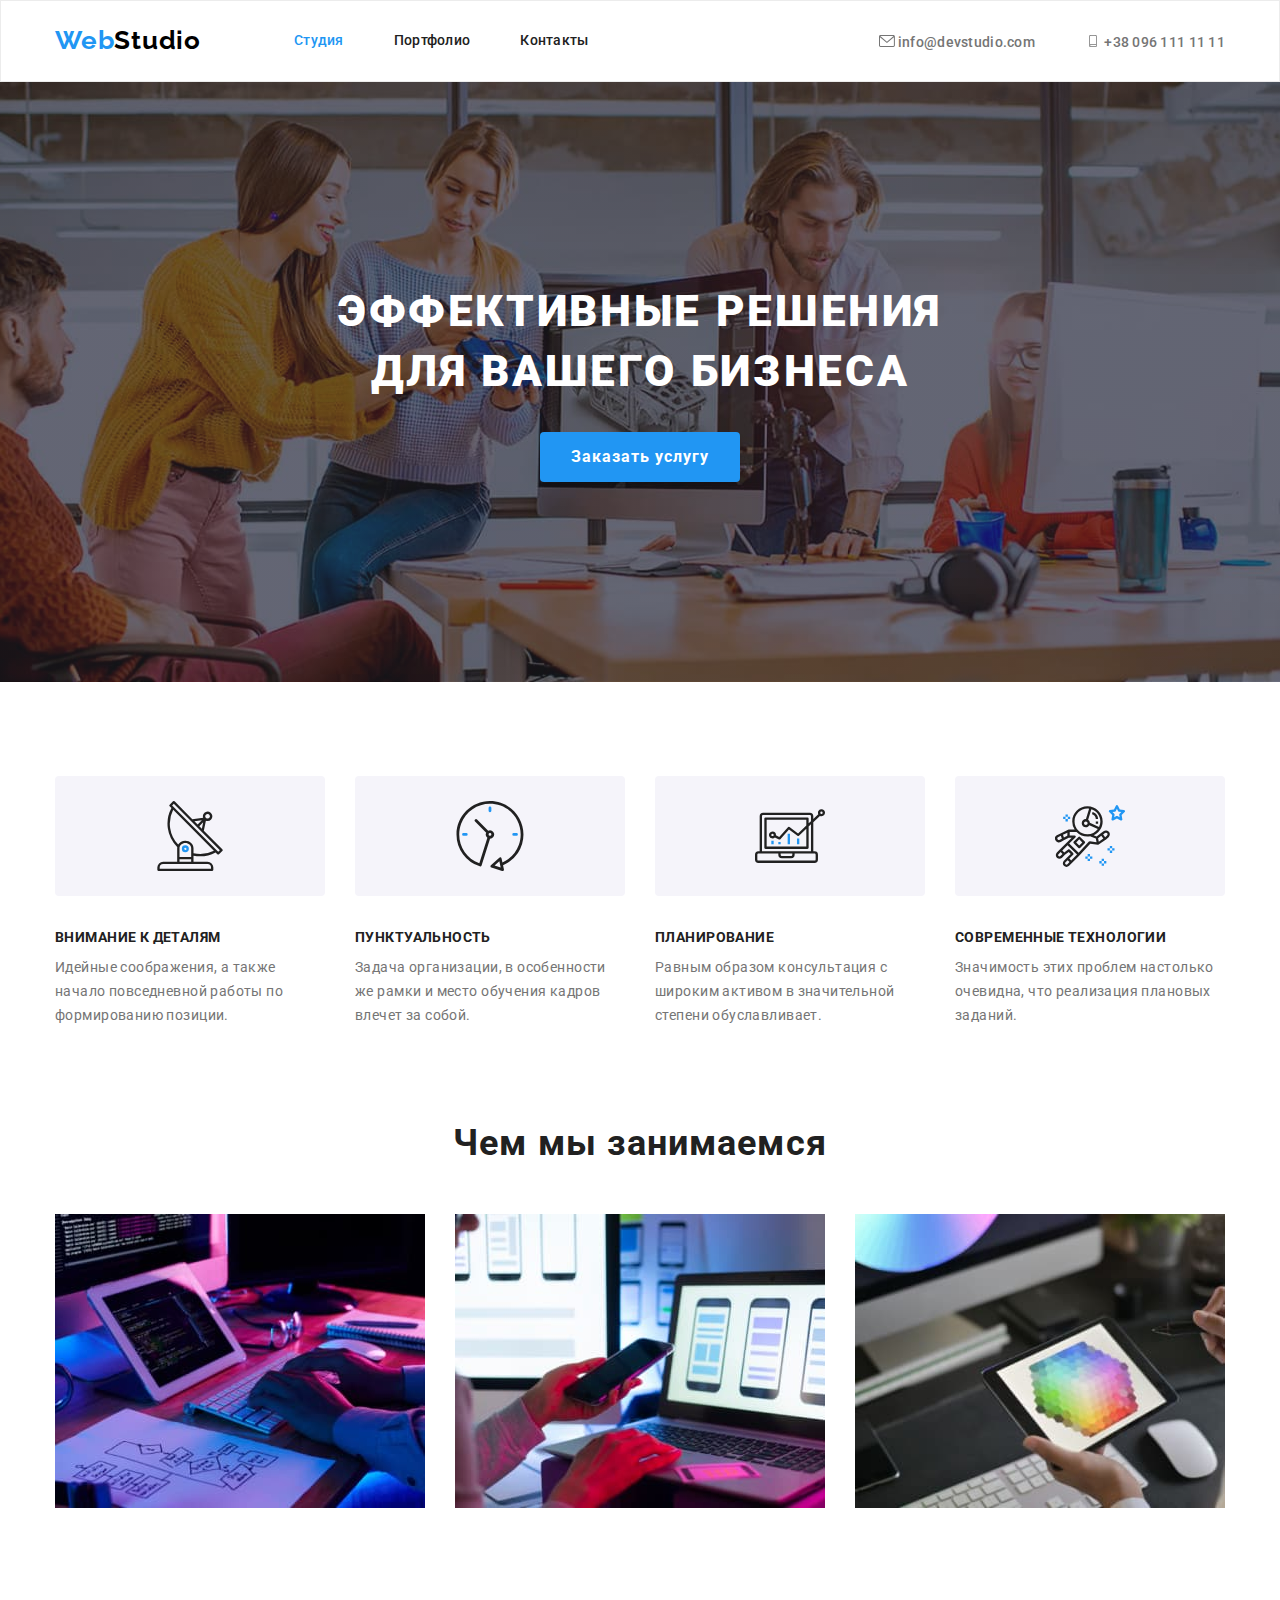
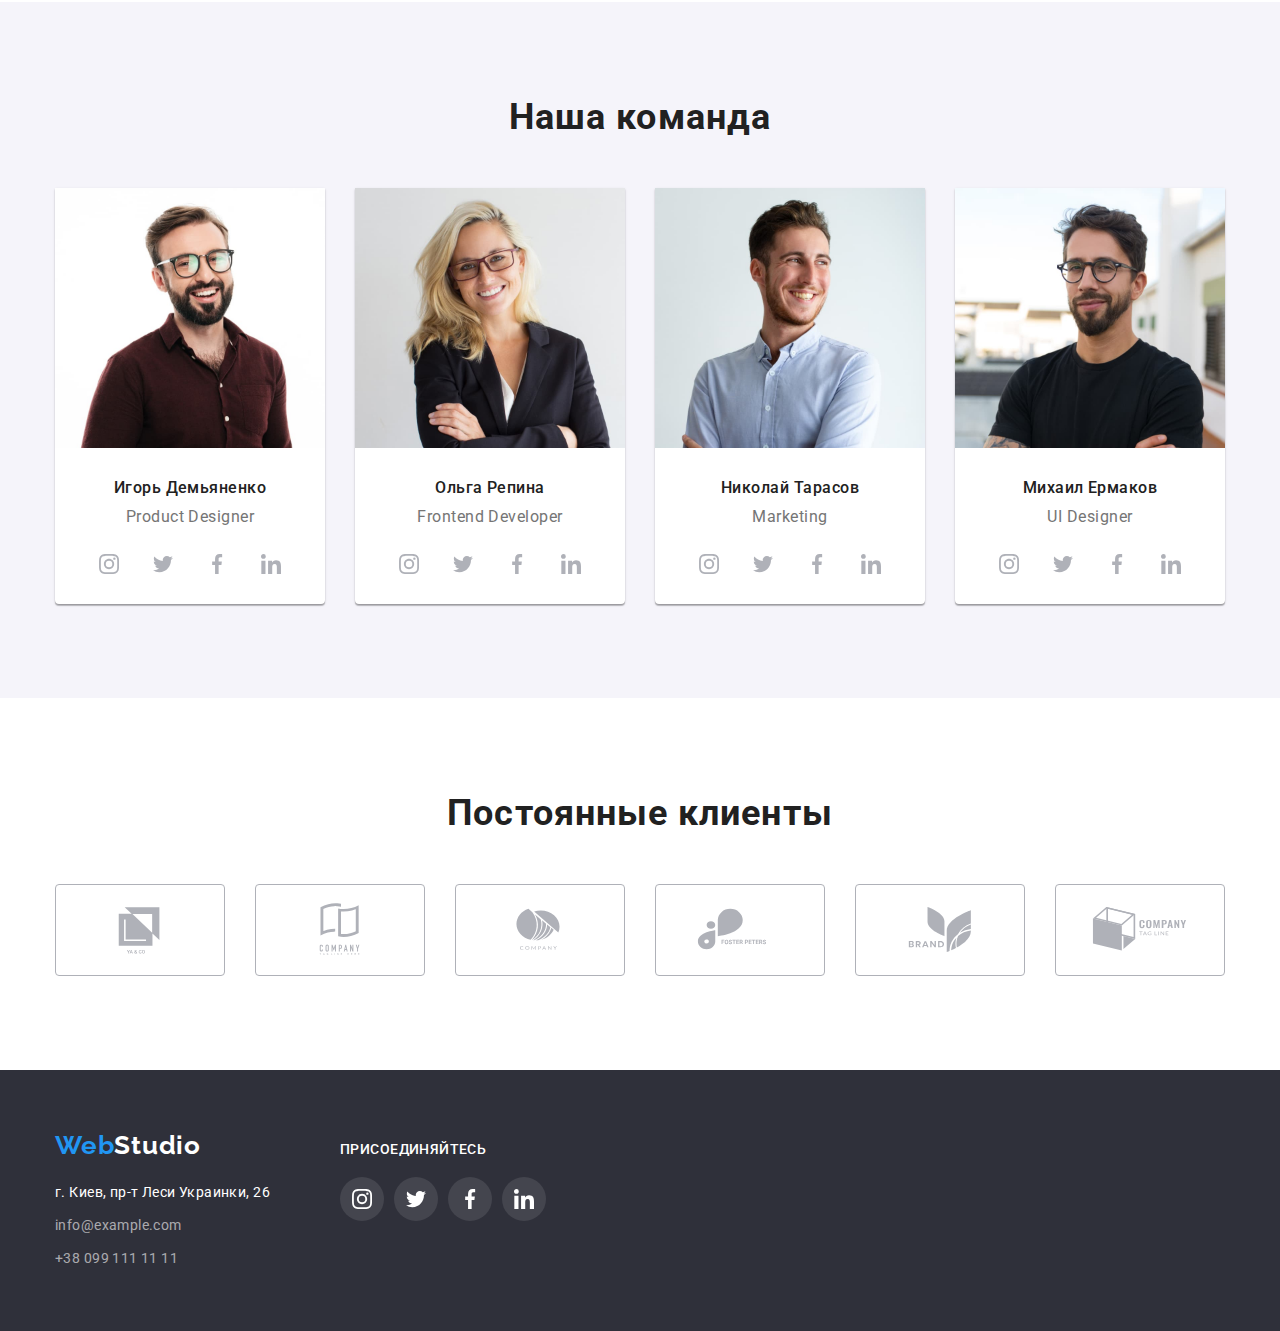
==== commit e7cf1387: "Add files via upload" ====
--- a/index.html
+++ b/index.html
@@ -129,32 +129,32 @@
                             <p class="team-position">Product Designer</p>
                             <ul class="team-icon list">
                                 <li class="team-svg-list">
-                                    <button class="team-link">
+                                    <a href="" class="team-link">
                                         <svg class="team-link-icon">
                                             <use href="./img/icons.svg#icon-instagram-2"></use>
                                         </svg>
-                                    </button>
-                                </li>
-                                <li class="team-svg-list">
-                                    <button class="team-link">
+                                    </a>
+                                </li>
+                                <li class="team-svg-list">
+                                    <a href="" class="team-link">
                                         <svg class="team-link-icon">
                                             <use href="./img/icons.svg#icon-twitter-1"></use>
                                         </svg>
-                                    </button>
-                                </li>
-                                <li class="team-svg-list">
-                                    <button class="team-link">
+                                    </a>
+                                </li>
+                                <li class="team-svg-list">
+                                    <a href="" class="team-link">
                                         <svg class="team-link-icon">
                                             <use href="./img/icons.svg#icon-facebook-1"></use>
                                         </svg>
-                                    </button>
-                                </li>
-                                <li class="team-svg-list">
-                                    <button class="team-link">
+                                    </a>
+                                </li>
+                                <li class="team-svg-list">
+                                    <a href="" class="team-link">
                                         <svg class="team-link-icon">
                                             <use href="./img/icons.svg#icon-linkedin-1"></use>
                                         </svg>
-                                    </button>
+                                    </a>
                                 </li>
                             </ul>
                         </div>
@@ -166,32 +166,32 @@
                             <p class="team-position">Frontend Developer</p>
                             <ul class="team-icon list">
                                 <li class="team-svg-list">
-                                    <button class="team-link">
+                                    <a href="" class="team-link">
                                         <svg class="team-link-icon">
                                             <use href="./img/icons.svg#icon-instagram-2"></use>
                                         </svg>
-                                    </button>
-                                </li>
-                                <li class="team-svg-list">
-                                    <button class="team-link">
+                                    </a>
+                                </li>
+                                <li class="team-svg-list">
+                                    <a href="" class="team-link">
                                         <svg class="team-link-icon">
                                             <use href="./img/icons.svg#icon-twitter-1"></use>
                                         </svg>
-                                    </button>
-                                </li>
-                                <li class="team-svg-list">
-                                    <button class="team-link">
+                                    </a>
+                                </li>
+                                <li class="team-svg-list">
+                                    <a href="" class="team-link">
                                         <svg class="team-link-icon">
                                             <use href="./img/icons.svg#icon-facebook-1"></use>
                                         </svg>
-                                    </button>
-                                </li>
-                                <li class="team-svg-list">
-                                    <button class="team-link">
+                                    </a>
+                                </li>
+                                <li class="team-svg-list">
+                                    <a href="" class="team-link">
                                         <svg class="team-link-icon">
                                             <use href="./img/icons.svg#icon-linkedin-1"></use>
                                         </svg>
-                                    </button>
+                                    </a>
                                 </li>
                             </ul>
                         </div>
@@ -203,32 +203,32 @@
                             <p class="team-position">Marketing</p>
                             <ul class="team-icon list">
                                 <li class="team-svg-list">
-                                    <button class="team-link">
+                                    <a href="" class="team-link">
                                         <svg class="team-link-icon">
                                             <use href="./img/icons.svg#icon-instagram-2"></use>
                                         </svg>
-                                    </button>
-                                </li>
-                                <li class="team-svg-list">
-                                    <button class="team-link">
+                                    </a>
+                                </li>
+                                <li class="team-svg-list">
+                                    <a href="" class="team-link">
                                         <svg class="team-link-icon">
                                             <use href="./img/icons.svg#icon-twitter-1"></use>
                                         </svg>
-                                    </button>
-                                </li>
-                                <li class="team-svg-list">
-                                    <button class="team-link">
+                                    </a>
+                                </li>
+                                <li class="team-svg-list">
+                                    <a href="" class="team-link">
                                         <svg class="team-link-icon">
                                             <use href="./img/icons.svg#icon-facebook-1"></use>
                                         </svg>
-                                    </button>
-                                </li>
-                                <li class="team-svg-list">
-                                    <button class="team-link">
+                                    </a>
+                                </li>
+                                <li class="team-svg-list">
+                                    <a href="" class="team-link">
                                         <svg class="team-link-icon">
                                             <use href="./img/icons.svg#icon-linkedin-1"></use>
                                         </svg>
-                                    </button>
+                                    </a>
                                 </li>
                             </ul>
                         </div>
@@ -240,28 +240,28 @@
                             <p class="team-position">UI Designer</p>
                             <ul class="team-icon list">
                                 <li class="team-svg-list">
-                                    <a class="team-link">
+                                    <a href="" class="team-link">
                                         <svg class="team-link-icon">
                                             <use href="./img/icons.svg#icon-instagram-2"></use>
                                         </svg>
                                     </a>
                                 </li>
                                 <li class="team-svg-list">
-                                    <a class="team-link">
+                                    <a href="" class="team-link">
                                         <svg class="team-link-icon">
                                             <use href="./img/icons.svg#icon-twitter-1"></use>
                                         </svg>
                                     </a>
                                 </li>
                                 <li class="team-svg-list">
-                                    <a class="team-link">
+                                    <a href="" class="team-link">
                                         <svg class="team-link-icon">
                                             <use href="./img/icons.svg#icon-facebook-1"></use>
                                         </svg>
                                     </a>
                                 </li>
                                 <li class="team-svg-list">
-                                    <a class="team-link">
+                                    <a href="" class="team-link">
                                         <svg class="team-link-icon">
                                             <use href="./img/icons.svg#icon-linkedin-1"></use>
                                         </svg>
@@ -280,44 +280,44 @@
                 <h2 class="clients-headline">Постоянные клиенты</h2>
                 <ul class="clients-icon list">
                     <li class="clients-svg-list">
-                        <a class="clients-link">
+                        <a href="" class="clients-link">
                             <svg class="clients-link-icon">
                                 <use href="./img/icons.svg#icon-Logo"></use>
                             </svg>
                         </a>
                     </li>
                     <li class="clients-svg-list">
-                        <a class="clients-link">
+                        <a href="" class="clients-link">
                             <svg class="clients-link-icon">
                                 <use href="./img/icons.svg#icon-Logo-1"></use>
                             </svg>
                         </a>
                     </li>
                     <li class="clients-svg-list">
-                        <a class="clients-link">
+                        <a href="" class="clients-link">
                             <svg class="clients-link-icon">
                                 <use href="./img/icons.svg#icon-Logo-2"></use>
                             </svg>
                         </a>
                     </li>
                     <li class="clients-svg-list">
-                        <a class="clients-link">
+                        <a href="" class="clients-link">
                             <svg class="clients-link-icon">
                                 <use href="./img/icons.svg#icon-Logo-3"></use>
                             </svg>
                         </a>
                     </li>
                     <li class="clients-svg-list">
-                        <a class="clients-link">
+                        <a href="" class="clients-link">
                             <svg class="clients-link-icon">
                                 <use href="./img/icons.svg#icon-Logo-4"></use>
                             </svg>
                         </a>
                     </li>
                     <li class="clients-svg-list">
-                        <a class="clients-link">
-                            <svg class="clients-link-icon">
-                                <use href="./img/icons.svg#icon-Logo"></use>
+                        <a href="" class="clients-link">
+                            <svg class="clients-link-icon">
+                                <use href="./img/icons.svg#icon-Logo-5"></use>
                             </svg>
                         </a>
                     </li>
@@ -350,28 +350,28 @@
                 <h3 class="footer-inner-name">ПРИСОЕДИНЯЙТЕСЬ</h3>
                 <ul class="footer-icon list">
                     <li class="footer-svg-list">
-                        <a class="footer-link">
+                        <a href="" class="footer-link">
                             <svg class="footer-link-icon">
                                 <use href="./img/icons.svg#icon-instagram-2"></use>
                             </svg>
                         </a>
                     </li>
                     <li class="footer-svg-list">
-                        <a class="footer-link">
+                        <a href="" class="footer-link">
                             <svg class="footer-link-icon">
                                 <use href="./img/icons.svg#icon-twitter-1"></use>
                             </svg>
                         </a>
                     </li>
                     <li class="footer-svg-list">
-                        <a class="footer-link">
+                        <a href="" class="footer-link">
                             <svg class="footer-link-icon">
                                 <use href="./img/icons.svg#icon-facebook-1"></use>
                             </svg>
                         </a>
                     </li>
                     <li class="footer-svg-list">
-                        <a class="footer-link">
+                        <a href="" class="footer-link">
                             <svg class="footer-link-icon">
                                 <use href="./img/icons.svg#icon-linkedin-1"></use>
                             </svg>
--- a/CSS/style.css
+++ b/CSS/style.css
@@ -364,6 +364,7 @@
   height: 20px;
   fill: currentColor;
 }
+
 .feature-icon {
   width: 270px;
   height: 120px;
@@ -373,13 +374,27 @@
   padding: 25px 100px;
 }
 
+.footer-join {
+  align-items: flex-start;
+  width: 206px;
+  height: 80px;
+}
+
 .team-icon {
+  display: flex;
   justify-content: center;
   margin: 0;
   padding: 0;
 }
 
-.team-list, .team-icon {
+.team-svg-list .team-link {
+  display: flex;
+  box-sizing: border-box;
+  align-items: center;
+  justify-content: center;
+}
+
+.team-list {
   display: flex;
 }
 
@@ -518,6 +533,11 @@
   margin-bottom: 30px;
 }
 
+.portfolio-inner-list:hover {
+  box-shadow: 0px 1px 1px rgba(0, 0, 0, 0.12), 0px 4px 4px rgba(0, 0, 0, 0.06),
+    1px 4px 6px rgba(0, 0, 0, 0.16);
+}
+
 /* footer */
 
 .footer {
@@ -526,6 +546,15 @@
   padding-bottom: 60px;
 }
 
+.footer .container {
+  display: flex;
+  align-items: baseline;
+}
+
+.adress {
+  margin-right: 70px;
+}
+
 .logo-white {
   color: #fff;
 }
@@ -543,6 +572,56 @@
 .footer-list > li:not(:last-child){
   margin-bottom: 9px;
 }
+
+.footer-icon {
+  display: flex;
+  justify-content: space-between;
+  margin: 0;
+  padding: 0;
+}
+
+.footer-icon .footer-svg-list:not(:last-child) {
+  margin-right: 10px;
+}
+
+.footer-link {
+  width: 44px;
+  height: 44px;
+  border: none;
+  padding: 0;
+  border-radius: 50%;
+  color:#fff;
+  background: rgba(255, 255, 255, 0.1);
+}
+
+.footer-inner-name {
+  font-weight: var(--text-medium);
+  font-size: 14px;
+  line-height: 1.142;
+  text-transform: uppercase;
+  letter-spacing: 0.03em;
+  margin-bottom: 20px;
+  color: #ffffff;
+}
+
+.footer-link:hover {
+  color: #FFF;
+  background-color: #2196f3;
+}
+
+.footer-link-icon {
+  width: 20px;
+  height: 20px;
+  fill: currentColor;
+}
+
+.footer-svg-list .footer-link {
+  display: flex;
+  box-sizing: border-box;
+  align-items: center;
+  justify-content: center;
+}
+
 .map,
 .contact-style {
   font-size: 14px;
